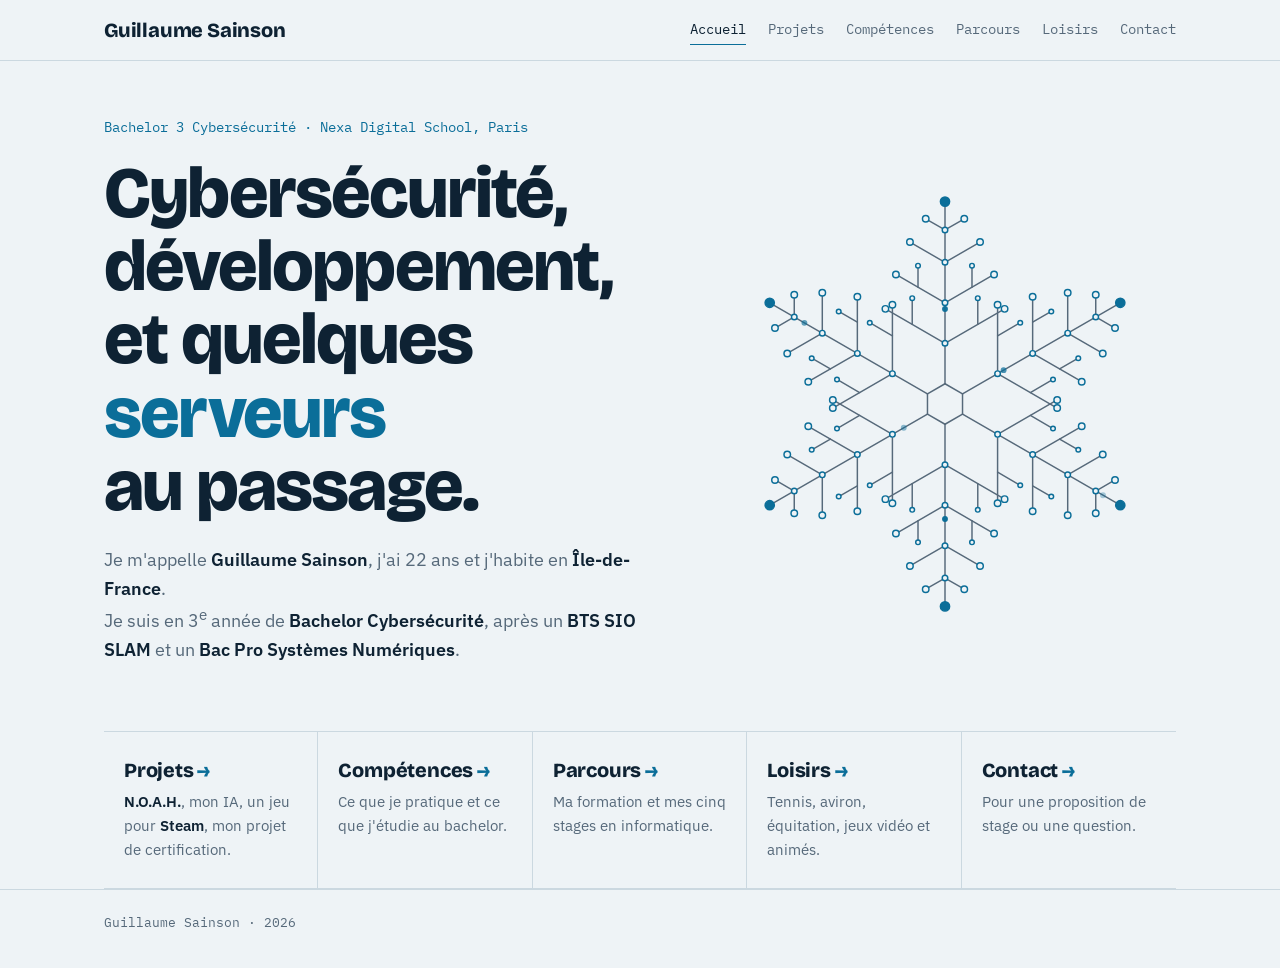
==== index.html @ bd9ae693 "ajout des pages du pprfolio" ====
<!DOCTYPE html>
<html lang="fr">
<head>
  <meta charset="UTF-8">
  <meta name="viewport" content="width=device-width, initial-scale=1">
  <title>Portfolio Guillaume Sainson</title>
  <meta name="description" content="Portfolio de Guillaume Sainson, étudiant en 3e année de Bachelor Cybersécurité à Nexa Digital School, Paris.">
  <link rel="preconnect" href="https://fonts.googleapis.com">
  <link rel="preconnect" href="https://fonts.gstatic.com" crossorigin>
  <link href="https://fonts.googleapis.com/css2?family=Bricolage+Grotesque:opsz,wght@12..96,500;12..96,800&family=IBM+Plex+Mono:wght@400;500&family=IBM+Plex+Sans:wght@400;500;600&display=swap" rel="stylesheet">
  <link rel="stylesheet" href="css/style.css">
</head>
<body>

  <!-- En-tête et menu (identiques sur toutes les pages) -->
  <header class="top">
    <div class="wrap">
      <a class="brand" href="index.html"><strong>Guillaume Sainson</strong></a>
      <nav aria-label="Pages">
        <a href="index.html" aria-current="page">Accueil</a>
        <a href="projets.html">Projets</a>
        <a href="competences.html">Compétences</a>
        <a href="parcours.html">Parcours</a>
        <a href="loisirs.html">Loisirs</a>
        <a href="contact.html">Contact</a>
      </nav>
    </div>
  </header>

  <!-- Contenu de la page -->
  <main>
  <div class="hero">
    <div class="wrap">
      <div>
        <p class="eyebrow">Bachelor 3 Cybersécurité · Nexa Digital School, Paris</p>
        <h1>Cybersécurité, développement, et quelques <em>serveurs</em> au passage.</h1>
        <p class="lead">Je m'appelle <b>Guillaume Sainson</b>, j'ai 22 ans et j'habite en <b>Île-de-France</b>.<br>Je suis en 3<sup>e</sup> année de <b>Bachelor Cybersécurité</b>, après un <b>BTS SIO SLAM</b> et un <b>Bac Pro Systèmes Numériques</b>.</p>
      </div>
      <div class="flake"><canvas id="flake" role="img" aria-label="Flocon de neige dessiné comme un schéma de réseau"></canvas></div>
    </div>
  </div>

  
    <div class="wrap">
      <nav class="doors" aria-label="Aller à une page">
        <a href="projets.html"><strong>Projets</strong><span><b>N.O.A.H.</b>, mon IA, un jeu pour <b>Steam</b>, mon projet de certification.</span></a>
        <a href="competences.html"><strong>Compétences</strong><span>Ce que je pratique et ce que j'étudie au bachelor.</span></a>
        <a href="parcours.html"><strong>Parcours</strong><span>Ma formation et mes cinq stages en informatique.</span></a>
        <a href="loisirs.html"><strong>Loisirs</strong><span>Tennis, aviron, équitation, jeux vidéo et animés.</span></a>
        <a href="contact.html"><strong>Contact</strong><span>Pour une proposition de stage ou une question.</span></a>
      </nav>
    </div>
  </main>

  <footer>
    <div class="wrap"><p>Guillaume Sainson · 2026</p></div>
  </footer>
  <script src="js/flocon.js"></script>
  <script src="js/anim.js"></script>
</body>
</html>
---- css/style.css ----
/* Portfolio de Guillaume Sainson : feuille de style commune à toutes les pages */
/* Layout : une colonne large, libellés de section en marge gauche, héros en deux colonnes
   (texte + flocon-réseau dessiné en canvas). */
:root {
  --bg: #EEF3F6;
  --surface: #FFFFFF;
  --ink: #0E2233;
  --muted: #56697A;
  --line: #CBD8E0;
  --accent: #0B6E99;
  --accent-soft: #D6EAF2;
  --font-display: "Bricolage Grotesque", "Arial Narrow", Arial, sans-serif;
  --font-body: "IBM Plex Sans", "Segoe UI", Helvetica, Arial, sans-serif;
  --font-mono: "IBM Plex Mono", ui-monospace, "SFMono-Regular", Consolas, monospace;
  color-scheme: light;
}
@media (prefers-color-scheme: dark) {
  :root:not([data-theme="light"]) {
    --bg: #081620;
    --surface: #0E212E;
    --ink: #E4F0F6;
    --muted: #8FA6B5;
    --line: #1F3A4B;
    --accent: #7FD6F2;
    --accent-soft: #12303F;
    color-scheme: dark;
  }
}
:root[data-theme="dark"] {
  --bg: #081620;
  --surface: #0E212E;
  --ink: #E4F0F6;
  --muted: #8FA6B5;
  --line: #1F3A4B;
  --accent: #7FD6F2;
  --accent-soft: #12303F;
  color-scheme: dark;
}

*, *::before, *::after { box-sizing: border-box; }
html { scroll-behavior: smooth; }
body {
  margin: 0;
  background: var(--bg);
  color: var(--ink);
  font-family: var(--font-body);
  font-size: 17px;
  line-height: 1.6;
  -webkit-font-smoothing: antialiased;
}
a { color: inherit; }
a:focus-visible, button:focus-visible {
  outline: 2px solid var(--accent);
  outline-offset: 3px;
  border-radius: 4px;
}
.wrap { max-width: 1120px; margin: 0 auto; padding: 0 24px; }

/* Barre du haut */
.top {
  position: sticky; top: 0; z-index: 10;
  background: var(--bg);
  border-bottom: 1px solid var(--line);
}
.top .wrap {
  display: flex; flex-wrap: wrap; align-items: center;
  justify-content: space-between; gap: 8px 24px;
  padding-top: 14px; padding-bottom: 14px;
}
.brand { display: flex; align-items: baseline; gap: 12px; text-decoration: none; }
.brand strong { font-family: var(--font-display); font-weight: 800; font-size: 20px; letter-spacing: -0.01em; }
.brand span { font-family: var(--font-mono); font-size: 13px; color: var(--accent); }
.top nav { display: flex; flex-wrap: wrap; gap: 4px 22px; }
.top nav a {
  font-family: var(--font-mono); font-size: 13.5px;
  text-decoration: none; color: var(--muted);
  padding: 4px 0; border-bottom: 1px solid transparent;
}
.top nav a:hover { color: var(--ink); border-bottom-color: var(--accent); }

/* Héros */
.hero { padding: 56px 0 40px; }
.hero .wrap {
  display: grid; grid-template-columns: minmax(0, 1.25fr) minmax(0, 1fr);
  gap: 32px; align-items: center;
}
.eyebrow {
  font-family: var(--font-mono); font-size: 13.5px; color: var(--accent);
  margin: 0 0 18px;
}
h1 {
  font-family: var(--font-display); font-weight: 800;
  font-size: clamp(38px, 6.2vw, 72px); line-height: 1.02;
  letter-spacing: -0.025em; margin: 0 0 22px; text-wrap: balance;
}
h1 em { font-style: normal; color: var(--accent); }
.lead { max-width: 56ch; margin: 0 0 26px; color: var(--muted); font-size: 18px; }
.lead b { color: var(--ink); font-weight: 600; }
.status {
  display: inline-flex; align-items: flex-start; gap: 12px;
  background: var(--accent-soft); border-left: 3px solid var(--accent);
  padding: 12px 16px; max-width: 56ch; font-size: 15.5px;
}
.status .dot {
  flex: none; width: 9px; height: 9px; border-radius: 50%;
  background: var(--accent); margin-top: 8px;
}
.flake { width: 100%; max-width: 440px; justify-self: center; aspect-ratio: 1; }
.flake canvas { width: 100%; height: 100%; display: block; }

/* Sections */
section.block { border-top: 1px solid var(--line); padding: 52px 0; }
section.block .wrap {
  display: grid; grid-template-columns: 200px minmax(0, 1fr); gap: 24px 40px;
}
h2 {
  font-family: var(--font-display); font-weight: 800; font-size: 28px;
  letter-spacing: -0.015em; line-height: 1.1; margin: 0; text-wrap: balance;
}
.side p { font-family: var(--font-mono); font-size: 13px; color: var(--muted); margin: 10px 0 0; }

/* Projets */
.projects { list-style: none; margin: 0; padding: 0; }
.projects li {
  display: grid; grid-template-columns: minmax(0, 1fr) auto; gap: 6px 20px;
  align-items: baseline; padding: 18px 0; border-bottom: 1px solid var(--line);
}
.projects li:first-child { padding-top: 0; }
.projects h3 { font-family: var(--font-display); font-weight: 800; font-size: 22px; margin: 0; letter-spacing: -0.01em; }
.projects p { grid-column: 1 / -1; margin: 0; color: var(--muted); max-width: 62ch; }
.projects p.tags { font-family: var(--font-mono); font-size: 13px; color: var(--accent); }
.chip {
  font-family: var(--font-mono); font-size: 12.5px; white-space: nowrap;
  padding: 3px 10px; border-radius: 999px; border: 1px solid var(--line); color: var(--muted);
}
.chip.live { border-color: var(--accent); color: var(--accent); background: var(--accent-soft); }
.chip.done { border-color: var(--ink); color: var(--ink); }

/* Compétences */
.skills { display: grid; grid-template-columns: repeat(3, minmax(0, 1fr)); gap: 28px; }
.skills h3, .path h3 {
  font-family: var(--font-mono); font-weight: 500; font-size: 13px;
  color: var(--accent); margin: 0 0 12px; text-transform: uppercase; letter-spacing: 0.06em;
}
.skills ul { list-style: none; margin: 0; padding: 0; display: grid; gap: 8px; }
.skills li { padding-bottom: 8px; border-bottom: 1px solid var(--line); }
.skills li small { display: block; color: var(--muted); font-size: 14px; }

.intro { margin: 0 0 28px; max-width: 64ch; color: var(--muted); }
.intro b { color: var(--ink); font-weight: 600; }

/* Parcours */
.path { display: grid; grid-template-columns: repeat(2, minmax(0, 1fr)); gap: 36px 40px; }
.path ol { list-style: none; margin: 0; padding: 0; display: grid; gap: 20px; }
.path time {
  display: block; font-family: var(--font-mono); font-size: 13px;
  color: var(--muted); font-variant-numeric: tabular-nums;
}
.path strong { display: block; font-weight: 600; }
.path .org { color: var(--accent); font-size: 15.5px; }
.path p { margin: 4px 0 0; color: var(--muted); font-size: 15.5px; }

/* Contact */
.contact p { margin: 0 0 14px; max-width: 60ch; }
.mail {
  display: inline-block; font-family: var(--font-display); font-weight: 800;
  font-size: clamp(20px, 3.4vw, 34px); letter-spacing: -0.01em;
  color: var(--accent); text-decoration-thickness: 2px; text-underline-offset: 6px;
  overflow-wrap: anywhere;
}
.hobbies { color: var(--muted); font-size: 15.5px; margin-top: 22px; }

footer { border-top: 1px solid var(--line); padding: 22px 0 36px; }
footer p { margin: 0; font-family: var(--font-mono); font-size: 12.5px; color: var(--muted); }

@media (max-width: 820px) {
  .hero { padding-top: 36px; }
  .hero .wrap { grid-template-columns: minmax(0, 1fr); }
  .flake { max-width: 300px; order: -1; justify-self: start; }
  section.block .wrap { grid-template-columns: minmax(0, 1fr); }
  .skills, .path { grid-template-columns: minmax(0, 1fr); }
}
@media (prefers-reduced-motion: reduce) { html { scroll-behavior: auto; } }

.top nav a[aria-current="page"] { color: var(--ink); border-bottom-color: var(--accent); }
.page > section.block:first-child, .page > .pagehead + section.block { border-top: 0; }
.pagehead { padding: 44px 0 0; }
.pagehead h1 { font-size: clamp(34px, 5vw, 56px); margin: 0 0 10px; }
.pagehead p { margin: 0; color: var(--muted); max-width: 60ch; }
section.block.flat { border-top: 0; padding-top: 32px; }

/* Accueil : liens vers les pages */
.doors { display: grid; grid-template-columns: repeat(4, minmax(0, 1fr)); gap: 0; border-top: 1px solid var(--line); }
.doors a {
  display: block; text-decoration: none; padding: 22px 20px 26px;
  border-right: 1px solid var(--line); border-bottom: 1px solid var(--line);
}
.doors a:last-child { border-right: 0; }
.doors a:hover { background: var(--accent-soft); }
.doors strong { display: block; font-family: var(--font-display); font-weight: 800; font-size: 22px; letter-spacing: -0.01em; }
.doors strong::after { content: " \2192"; color: var(--accent); }
.doors span { display: block; color: var(--muted); font-size: 15px; margin-top: 4px; }

/* Boîtes de compétences : survol = description + niveau */
h3.grp {
  font-family: var(--font-mono); font-weight: 500; font-size: 13px; color: var(--accent);
  margin: 28px 0 12px; text-transform: uppercase; letter-spacing: 0.06em;
}
h3.grp:first-of-type { margin-top: 0; }
.hint { font-family: var(--font-mono); font-size: 13px; color: var(--muted); margin: 0 0 22px; }
.tiles { list-style: none; margin: 0; padding: 0; display: grid; grid-template-columns: repeat(auto-fill, minmax(168px, 1fr)); gap: 14px; }
.tile {
  position: relative; min-height: 176px; border: 1px solid var(--line); border-radius: 10px;
  background: var(--surface); overflow: hidden; cursor: default;
}
.tile:focus-visible { outline: 2px solid var(--accent); outline-offset: 3px; }
.tile .front, .tile .back {
  position: absolute; inset: 0; display: flex; flex-direction: column; padding: 16px;
  transition: opacity .18s ease, transform .18s ease;
}
.tile .front { justify-content: space-between; }
.tile .mono { font-family: var(--font-display); font-weight: 800; font-size: 44px; line-height: 1; letter-spacing: -0.03em; color: var(--accent); }
.tile .name { font-weight: 600; }
.tile .back {
  background: var(--accent); color: var(--bg); gap: 6px; font-size: 14px; line-height: 1.4;
  opacity: 0; transform: translateY(8px);
}
.tile .back strong { font-family: var(--font-display); font-weight: 800; font-size: 17px; }
.tile:hover .back, .tile:focus .back, .tile:focus-within .back { opacity: 1; transform: none; }
.tile:hover .front, .tile:focus .front { opacity: 0; }
.lvl { display: flex; align-items: center; gap: 5px; margin-top: auto; }
.lvl i { width: 11px; height: 11px; border-radius: 50%; border: 1.5px solid var(--bg); }
.lvl i.on { background: var(--bg); }
.lvl b { font-family: var(--font-mono); font-weight: 500; font-size: 12.5px; margin-left: 6px; }

@media (max-width: 820px) {
  .doors { grid-template-columns: repeat(2, minmax(0, 1fr)); }
  .doors a:nth-child(2n) { border-right: 0; }
}
@media (prefers-reduced-motion: reduce) { .tile .front, .tile .back { transition: none; } }

/* Icônes : l'image s'affiche si le fichier existe, sinon les lettres restent */
.brand { align-items: center; }
.brand .logo { width: 30px; height: 30px; border-radius: 8px; display: block; }
.ico { display: flex; align-items: center; gap: 8px; height: 60px; }
.ico img { height: 56px; width: 56px; object-fit: contain; background: #fff; border-radius: 10px; padding: 6px; border: 1px solid var(--line); }
.ico img ~ .mono { display: none; }
.projects li { grid-template-columns: 56px minmax(0, 1fr) auto; column-gap: 18px; }
.projects .pico {
  grid-row: 1 / span 4; align-self: start; position: relative; width: 56px; height: 56px; border-radius: 12px;
  background: var(--accent-soft); border: 1px solid var(--line); overflow: hidden;
  display: flex; align-items: center; justify-content: center;
  font-family: var(--font-display); font-weight: 800; font-size: 26px; color: var(--accent);
}
.projects .pico img { position: absolute; inset: 0; width: 100%; height: 100%; object-fit: contain; background: #fff; padding: 6px; }
.projects p { grid-column: 2 / -1; }
@media (max-width: 520px) {
  .projects li { grid-template-columns: 44px minmax(0, 1fr); }
  .projects .pico { width: 44px; height: 44px; font-size: 20px; grid-row: 1; }
  .projects .chip { grid-column: 2; justify-self: start; }
  .projects p { grid-column: 1 / -1; }
}

.ico img { width: auto; min-width: 56px; max-width: 132px; }
.tile { min-height: 196px; }
.tile .back { font-size: 13.5px; }
.tile .back b { font-weight: 600; }
.doors { grid-template-columns: repeat(5, minmax(0, 1fr)); }
.doors strong { font-size: 20px; }
@media (max-width: 980px) { .doors { grid-template-columns: repeat(2, minmax(0, 1fr)); } .doors a:nth-child(2n) { border-right: 0; } }

/* Logos plus grands : ils remplissent la boîte */
.tile { min-height: 204px; }
.tile .front { justify-content: flex-start; gap: 10px; }
.ico { flex: 1; height: auto; min-height: 0; justify-content: center; gap: 10px; }
.ico img { height: 116px; width: auto; min-width: 0; max-width: 100%; padding: 8px; border: 0; border-radius: 12px; }
.ico img:not(:only-of-type) { height: 78px; max-width: 48%; }
.tile .mono { font-size: 64px; }
.tile .name { text-align: center; }

.links { list-style: none; margin: 28px 0 0; padding: 0; display: flex; flex-wrap: wrap; gap: 14px; }
.links a {
  display: flex; align-items: center; gap: 14px; text-decoration: none;
  padding: 12px 18px 12px 12px; border: 1px solid var(--line); border-radius: 12px; background: var(--surface);
}
.links a:hover { border-color: var(--accent); }
.links img { width: 44px; height: 44px; object-fit: contain; background: #fff; border-radius: 50%; }
.links strong { display: block; font-family: var(--font-display); font-weight: 800; font-size: 18px; }
.links small { display: block; color: var(--muted); font-size: 14px; }

h4.sub { font-family: var(--font-body); font-weight: 600; font-size: 16px; margin: 20px 0 10px; color: var(--ink); }
h3.grp + h4.sub { margin-top: 0; }

p b, .doors b { font-weight: 600; color: var(--ink); }
.tile .back b { color: inherit; }

b.big { font-size: 1.12em; }
.projects p.tags b { font-weight: 600; color: var(--accent); }

h3.pgrp { font-size: 14px; margin: 40px 0 16px; padding-bottom: 8px; border-bottom: 2px solid var(--accent); }
h3.pgrp:first-child { margin-top: 0; }
.projects li:last-child { border-bottom: 0; }

.tile-link { padding: 0; }
.tile-link > a { position: absolute; inset: 0; display: block; text-decoration: none; color: inherit; border-radius: inherit; }
.tile-link:hover { border-color: var(--accent); }
.tile-link:focus-within { outline: 2px solid var(--accent); outline-offset: 3px; }
.tile .cta { display: block; margin-top: 6px; font-family: var(--font-mono); font-size: 12px; font-weight: 500; }

/* Micro-animations (ajoutées par js/anim.js, sans JS tout reste visible) */
.anim .reveal { opacity: 0; transform: translateY(16px); }
.anim .reveal.in { opacity: 1; transform: none; transition: opacity .55s ease, transform .55s cubic-bezier(.2,.7,.2,1); }
.top { transition: box-shadow .25s ease; }
.top.scrolled { box-shadow: 0 1px 0 var(--line), 0 10px 26px rgba(11,34,51,.06); }
.tile { transition: transform .2s cubic-bezier(.2,.7,.2,1), box-shadow .2s ease, border-color .2s ease; will-change: transform; }
.tile:hover { transform: translateY(-5px); box-shadow: 0 14px 30px rgba(11,34,51,.1); }
.projects li, .links a, .doors a { transition: transform .2s cubic-bezier(.2,.7,.2,1); }
.links a:hover { transform: translateY(-3px); }
.mail { transition: color .2s ease; }
.anim .lvl i.on { transform: scale(0); }
.anim .reveal.in .lvl i.on { animation: pop .4s cubic-bezier(.2,1.4,.4,1) forwards; }
@keyframes pop { to { transform: scale(1); } }
@media (prefers-reduced-motion: reduce) {
  .anim .reveal, .anim .reveal.in { opacity: 1; transform: none; transition: none; }
  .tile:hover, .links a:hover { transform: none; }
  .anim .lvl i.on { transform: none; }
  .anim .reveal.in .lvl i.on { animation: none; }
}

/* « En savoir plus » des projets */
.projects details.more { grid-column: 2 / -1; margin-top: 6px; }
.more summary {
  display: inline-flex; align-items: center; gap: 8px; cursor: pointer; list-style: none;
  font-family: var(--font-mono); font-size: 13.5px; color: var(--accent);
  padding: 7px 14px; border: 1px solid var(--accent); border-radius: 999px; background: var(--accent-soft);
  transition: background .2s ease, color .2s ease;
}
.more summary::-webkit-details-marker { display: none; }
.more summary::after { content: "+"; font-size: 16px; line-height: 1; transition: transform .25s ease; }
.more[open] summary::after { transform: rotate(45deg); }
.more summary:hover { background: var(--accent); color: var(--bg); }
.more summary:focus-visible { outline: 2px solid var(--accent); outline-offset: 3px; }
.more-body { margin-top: 18px; padding: 22px 24px; border: 1px solid var(--line); border-radius: 14px; background: var(--surface); }
.more[open] .more-body { animation: open .35s cubic-bezier(.2,.7,.2,1); }
@keyframes open { from { opacity: 0; transform: translateY(-6px); } to { opacity: 1; transform: none; } }
.more-body h4 { font-family: var(--font-display); font-weight: 800; font-size: 19px; margin: 26px 0 10px; letter-spacing: -0.01em; }
.more-body h4:nth-of-type(1) { margin-top: 8px; }
.more-body p { margin: 0 0 8px; max-width: 70ch; }
.more-body .note { font-family: var(--font-mono); font-size: 13px; color: var(--muted); }
.kpis { display: grid; grid-template-columns: repeat(auto-fill, minmax(130px, 1fr)); gap: 10px; margin: 0; }
.kpis div { padding: 12px 14px; border-radius: 10px; background: var(--accent-soft); }
.kpis dt { font-family: var(--font-display); font-weight: 800; font-size: 24px; color: var(--accent); font-variant-numeric: tabular-nums; }
.kpis dd { margin: 2px 0 0; font-size: 13.5px; color: var(--muted); }
.vlans { list-style: none; margin: 0; padding: 0; display: grid; grid-template-columns: repeat(auto-fill, minmax(220px, 1fr)); gap: 6px 18px; }
.vlans li { padding: 6px 0; border-bottom: 1px solid var(--line); font-size: 15px; }
.vlans li { display: flex; gap: 10px; align-items: baseline; }
.vlans b { font-family: var(--font-mono); font-weight: 500; color: var(--accent); white-space: nowrap; flex: none; }
.blocs { display: grid; grid-template-columns: repeat(2, minmax(0, 1fr)); gap: 14px; }
.blocs section { padding: 16px; border: 1px solid var(--line); border-radius: 12px; }
.blocs h5 { display: flex; align-items: center; gap: 10px; margin: 0 0 8px; font-size: 16px; font-weight: 600; }
.blocs h5 span {
  display: inline-grid; place-items: center; width: 26px; height: 26px; border-radius: 50%;
  background: var(--accent); color: var(--bg); font-family: var(--font-mono); font-size: 13px;
}
.blocs p { font-size: 15px; }
.checks { margin: 0; padding-left: 20px; display: grid; gap: 6px; font-size: 15.5px; }
@media (max-width: 720px) { .blocs { grid-template-columns: minmax(0, 1fr); } .more-body { padding: 18px 16px; } }
@media (prefers-reduced-motion: reduce) { .more[open] .more-body { animation: none; } }

.steps { margin: 0; padding-left: 22px; display: grid; gap: 8px; font-size: 15.5px; }
.steps li::marker { color: var(--accent); font-family: var(--font-mono); font-weight: 500; }
.cls { width: 100%; border-collapse: collapse; font-size: 14.5px; }
.cls-wrap { overflow-x: auto; }
.cls th { text-align: left; font-family: var(--font-mono); font-weight: 500; font-size: 12.5px; color: var(--muted); text-transform: uppercase; letter-spacing: .05em; padding: 6px 10px 8px 0; border-bottom: 2px solid var(--accent); }
.cls td { padding: 9px 10px 9px 0; border-bottom: 1px solid var(--line); vertical-align: top; }
.cls td:first-child { white-space: nowrap; }
.cls td b { font-family: var(--font-mono); color: var(--accent); margin-right: 4px; }
.moscow { list-style: none; margin: 14px 0 0; padding: 0; display: grid; gap: 12px; }
.moscow li { display: grid; grid-template-columns: 150px minmax(0, 1fr) 48px; gap: 4px 12px; align-items: center; }
.moscow .lab { font-size: 14.5px; } .moscow .lab b { color: var(--accent); margin-right: 4px; }
.moscow .bar { height: 10px; border-radius: 99px; background: var(--accent-soft); position: relative; overflow: hidden; }
.moscow .bar::after { content: ""; position: absolute; inset: 0 auto 0 0; width: var(--w); background: var(--accent); border-radius: inherit; transform-origin: left; }
.more[open] .moscow .bar::after { animation: grow .8s cubic-bezier(.2,.7,.2,1) both; }
@keyframes grow { from { transform: scaleX(0); } to { transform: scaleX(1); } }
.moscow .pct { font-family: var(--font-mono); font-size: 13.5px; text-align: right; font-variant-numeric: tabular-nums; }
.moscow small { grid-column: 1 / -1; color: var(--muted); font-size: 13.5px; }
.blocs h5 .state { margin-left: auto; font-style: normal; font-family: var(--font-mono); font-size: 11.5px; font-weight: 500; color: var(--accent); border: 1px solid var(--accent); border-radius: 99px; padding: 1px 8px; }
@media (max-width: 560px) { .moscow li { grid-template-columns: 110px minmax(0,1fr) 40px; } .cls { font-size: 13.5px; } }
@media (prefers-reduced-motion: reduce) { .more[open] .moscow .bar::after { animation: none; } }

/* Les listes du bloc « En savoir plus » ne doivent pas hériter du style des cartes */
.projects .more-body li { display: list-item; grid-template-columns: none; padding: 0; border-bottom: 0; }
.projects .more-body .vlans li { display: flex; padding: 6px 0; border-bottom: 1px solid var(--line); }
.projects .more-body .moscow li { display: grid; grid-template-columns: 150px minmax(0, 1fr) 48px; }
.projects .more-body p { grid-column: auto; }
@media (max-width: 560px) { .projects .more-body .moscow li { grid-template-columns: 110px minmax(0,1fr) 40px; } }

.kpis { grid-template-columns: repeat(auto-fill, minmax(150px, 1fr)); }
.kpis dt { white-space: nowrap; font-size: 22px; }

/* Mots du lexique : bulle au survol, lien vers le lexique au clic */
a.term { position: relative; color: inherit; text-decoration: underline dotted; text-decoration-color: var(--accent); text-underline-offset: 3px; text-decoration-thickness: 1.5px; cursor: help; }
a.term:hover, a.term:focus-visible { color: var(--accent); }
a.term::after {
  content: attr(data-def); position: absolute; left: 0; bottom: calc(100% + 8px); z-index: 30;
  width: max-content; max-width: 280px; padding: 10px 12px; border-radius: 10px;
  background: var(--ink); color: var(--bg); font-family: var(--font-body); font-size: 13.5px; font-weight: 400;
  line-height: 1.45; letter-spacing: 0; text-transform: none; white-space: normal; text-align: left;
  box-shadow: 0 10px 28px rgba(0,0,0,.18); pointer-events: none;
  opacity: 0; transform: translateY(4px); transition: opacity .15s ease, transform .15s ease; visibility: hidden;
}
a.term:hover::after, a.term:focus-visible::after { opacity: 1; transform: none; visibility: visible; }
a.term.tip-right::after { left: auto; right: 0; }
a.term.tip-below::after { bottom: auto; top: calc(100% + 8px); }
.cls-wrap { overflow: visible; }
@media (max-width: 560px) { .cls-wrap { overflow-x: auto; } }
.lex { margin: 0; display: grid; grid-template-columns: repeat(2, minmax(0, 1fr)); gap: 0 32px; }
.lex div { padding: 12px 0; border-bottom: 1px solid var(--line); scroll-margin-top: 90px; border-radius: 8px; transition: background .4s ease; }
.lex dt { font-family: var(--font-display); font-weight: 800; font-size: 17px; }
.lex dd { margin: 3px 0 0; color: var(--muted); font-size: 15px; }
.lex div:target { background: var(--accent-soft); padding-left: 12px; padding-right: 12px; }
@media (max-width: 820px) { .lex { grid-template-columns: minmax(0, 1fr); } }
@media (prefers-reduced-motion: reduce) { a.term::after { transition: none; } }

a.term::after { white-space: pre-line; }
.lex dt .exp { display: block; font-family: var(--font-body); font-weight: 500; font-size: 13.5px; color: var(--accent); margin-top: 2px; }

.lex div { border-radius: 0; }
.lex div:target { border-radius: 8px; border-bottom-color: transparent; }

a.term::after { white-space: pre-line; max-width: 300px; }
.lex dt .full { display: block; font-family: var(--font-mono); font-weight: 400; font-size: 13px; color: var(--accent); margin-top: 2px; letter-spacing: 0; }
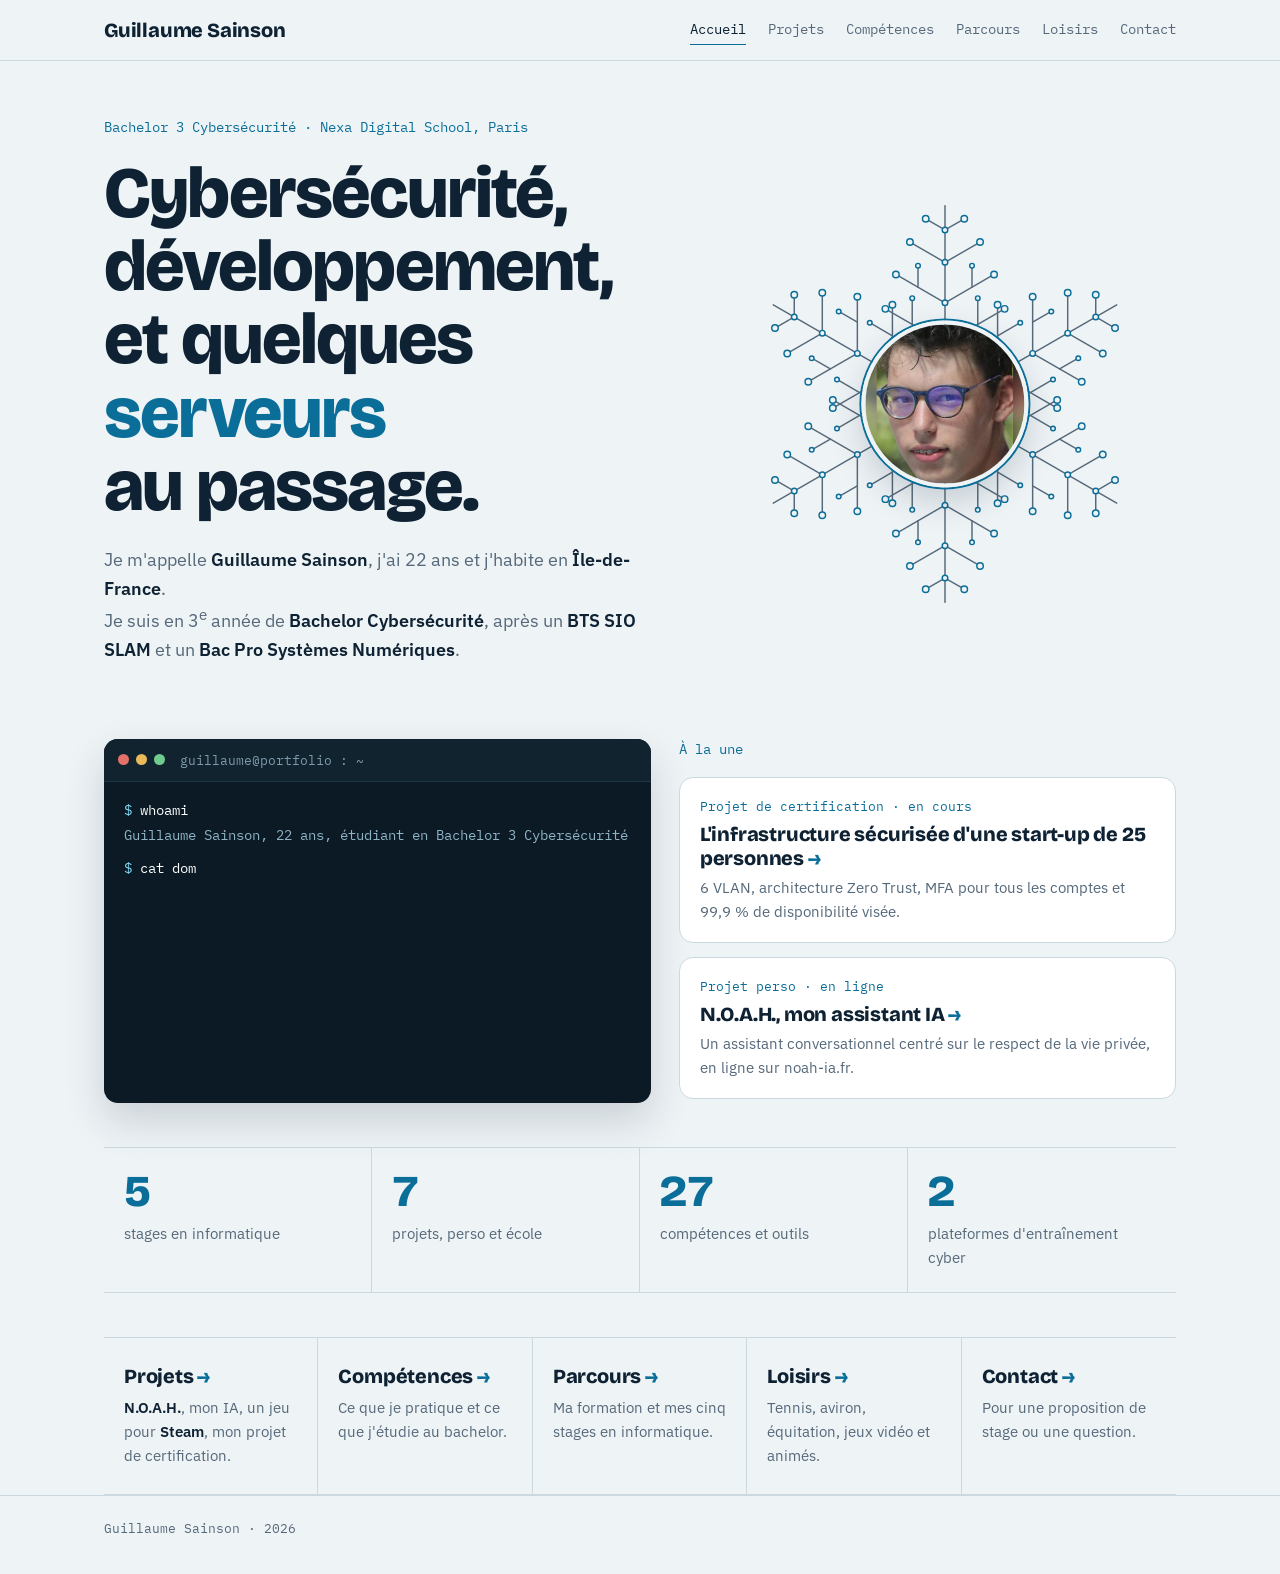
==== commit ec1bff92: "ajout de la photo + ajouts d'animation javascript" ====
--- a/index.html
+++ b/index.html
@@ -36,11 +36,60 @@
         <h1>Cybersécurité, développement, et quelques <em>serveurs</em> au passage.</h1>
         <p class="lead">Je m'appelle <b>Guillaume Sainson</b>, j'ai 22 ans et j'habite en <b>Île-de-France</b>.<br>Je suis en 3<sup>e</sup> année de <b>Bachelor Cybersécurité</b>, après un <b>BTS SIO SLAM</b> et un <b>Bac Pro Systèmes Numériques</b>.</p>
       </div>
-      <div class="flake"><canvas id="flake" role="img" aria-label="Flocon de neige dessiné comme un schéma de réseau"></canvas></div>
+      <div class="flake"><img class="avatar" src="images/profil/photo.jpg" alt="Photo de Guillaume Sainson" onerror="this.remove()"><canvas id="flake" role="img" aria-label="Flocon de neige dessiné comme un schéma de réseau"></canvas></div>
+      <dl class="idcard" aria-label="En bref">
+        <div><dt>Formation</dt><dd>Bachelor 3 Cybersécurité, Nexa Digital School</dd></div>
+        <div><dt>Domaines</dt><dd>Systèmes, réseaux et sécurité</dd></div>
+        <div><dt>Expérience</dt><dd>5 stages en informatique</dd></div>
+        <div><dt>En ce moment</dt><dd>Projet de certification</dd></div>
+        <div><dt>Lieu</dt><dd>Île-de-France</dd></div>
+      </dl>
     </div>
   </div>
 
   
+
+    <section class="home-band" aria-label="En bref">
+      <div class="wrap">
+        <div class="term" aria-label="Terminal de présentation">
+          <div class="term-bar"><i></i><i></i><i></i><span>guillaume@portfolio : ~</span></div>
+          <div class="term-body">
+            <p class="ln cmd"><span class="pr">$</span> <span class="tx">whoami</span></p>
+            <p class="ln out">Guillaume Sainson, 22 ans, étudiant en Bachelor 3 Cybersécurité</p>
+            <p class="ln cmd"><span class="pr">$</span> <span class="tx">cat domaines.txt</span></p>
+            <p class="ln out">Systèmes · Réseaux · Sécurité · Cloud</p>
+            <p class="ln cmd"><span class="pr">$</span> <span class="tx">ls projets/</span></p>
+            <p class="ln out">noah/  certification/  jeu-steam/  app-animes/</p>
+            <p class="ln cmd"><span class="pr">$</span> <span class="tx">./en-ce-moment.sh</span></p>
+            <p class="ln out">&gt; Projet de certification : sections 1 et 2 rédigées</p>
+            <p class="ln out">&gt; Entraînement sur TryHackMe et Root-Me</p>
+            <p class="ln cmd last"><span class="pr">$</span> <span class="cur" aria-hidden="true"></span></p>
+          </div>
+        </div>
+        <div class="featured">
+          <p class="eyebrow">À la une</p>
+          <a class="feat" href="projets.html#projet-certification">
+            <span class="feat-tag">Projet de certification · en cours</span>
+            <strong>L'infrastructure sécurisée d'une start-up de 25 personnes</strong>
+            <span>6 VLAN, architecture Zero Trust, MFA pour tous les comptes et 99,9 % de disponibilité visée.</span>
+          </a>
+          <a class="feat" href="projets.html#projet-noah">
+            <span class="feat-tag">Projet perso · en ligne</span>
+            <strong>N.O.A.H., mon assistant IA</strong>
+            <span>Un assistant conversationnel centré sur le respect de la vie privée, en ligne sur noah-ia.fr.</span>
+          </a>
+        </div>
+      </div>
+    </section>
+
+    <div class="wrap">
+      <dl class="stats">
+        <div><dt>5</dt><dd>stages en informatique</dd></div>
+        <div><dt>7</dt><dd>projets, perso et école</dd></div>
+        <div><dt>27</dt><dd>compétences et outils</dd></div>
+        <div><dt>2</dt><dd>plateformes d'entraînement cyber</dd></div>
+      </dl>
+    </div>
     <div class="wrap">
       <nav class="doors" aria-label="Aller à une page">
         <a href="projets.html"><strong>Projets</strong><span><b>N.O.A.H.</b>, mon IA, un jeu pour <b>Steam</b>, mon projet de certification.</span></a>
--- a/css/style.css
+++ b/css/style.css
@@ -430,3 +430,73 @@
 
 a.term::after { white-space: pre-line; max-width: 300px; }
 .lex dt .full { display: block; font-family: var(--font-mono); font-weight: 400; font-size: 13px; color: var(--accent); margin-top: 2px; letter-spacing: 0; }
+
+/* Photo de profil au centre du flocon (masquée tant que images/profil/photo.jpg n'existe pas) */
+.flake { position: relative; }
+.flake .avatar {
+  position: absolute; left: 50%; top: 50%; width: 38%; aspect-ratio: 1; transform: translate(-50%, -50%);
+  object-fit: cover; border-radius: 50%; z-index: 1;
+  border: 4px solid var(--bg); box-shadow: 0 0 0 2px var(--accent), 0 14px 34px rgba(11,34,51,.18);
+}
+
+/* Accueil : bande « En bref » (terminal + projets à la une) et chiffres clés */
+.home-band { padding: 8px 0 44px; }
+.home-band .wrap { display: grid; grid-template-columns: minmax(0, 1.1fr) minmax(0, 1fr); gap: 28px; align-items: stretch; }
+.term { background: #0B1A24; color: #CFE6F0; border-radius: 14px; overflow: hidden; box-shadow: 0 18px 40px rgba(11,34,51,.16); font-family: var(--font-mono); font-size: 14px; }
+.term-bar { display: flex; align-items: center; gap: 7px; padding: 11px 14px; background: #10232F; border-bottom: 1px solid #1C3646; }
+.term-bar i { width: 11px; height: 11px; border-radius: 50%; background: #2B4A5C; }
+.term-bar i:nth-child(1) { background: #E5706A; } .term-bar i:nth-child(2) { background: #E9B95A; } .term-bar i:nth-child(3) { background: #6FCB8E; }
+.term-bar span { margin-left: 8px; color: #7E9AAA; font-size: 12.5px; }
+.term-body { padding: 18px 20px 22px; display: grid; gap: 4px; }
+.term .ln { margin: 0; white-space: pre-wrap; line-height: 1.55; }
+.term .cmd { color: #FFFFFF; } .term .cmd + .out { margin-top: -1px; }
+.term .out { color: #8FB4C6; }
+.term .out + .cmd { margin-top: 8px; }
+.term .pr { color: #7FD6F2; }
+.term .cur { display: inline-block; width: 8px; height: 16px; background: #7FD6F2; vertical-align: -3px; animation: blink 1.05s steps(1) infinite; }
+@keyframes blink { 50% { opacity: 0; } }
+.term.typing .ln { visibility: hidden; }
+.term.typing .ln.shown { visibility: visible; }
+.featured { display: grid; gap: 14px; align-content: start; }
+.featured .eyebrow { margin: 0 0 2px; }
+.feat { display: grid; gap: 6px; padding: 18px 20px; border: 1px solid var(--line); border-radius: 14px; background: var(--surface); text-decoration: none; color: inherit;
+  transition: transform .2s cubic-bezier(.2,.7,.2,1), border-color .2s ease, box-shadow .2s ease; }
+.feat:hover { transform: translateY(-4px); border-color: var(--accent); box-shadow: 0 14px 30px rgba(11,34,51,.1); }
+.feat-tag { font-family: var(--font-mono); font-size: 12.5px; color: var(--accent); }
+.feat strong { font-family: var(--font-display); font-weight: 800; font-size: 20px; line-height: 1.2; letter-spacing: -0.01em; }
+.feat strong::after { content: " \2192"; color: var(--accent); }
+.feat > span:last-child { color: var(--muted); font-size: 15px; }
+.stats { margin: 0 0 44px; display: grid; grid-template-columns: repeat(4, minmax(0, 1fr)); gap: 0; border-top: 1px solid var(--line); border-bottom: 1px solid var(--line); }
+.stats div { padding: 22px 20px; border-right: 1px solid var(--line); }
+.stats div:last-child { border-right: 0; }
+.stats dt { font-family: var(--font-display); font-weight: 800; font-size: 44px; line-height: 1; color: var(--accent); font-variant-numeric: tabular-nums; }
+.stats dd { margin: 8px 0 0; color: var(--muted); font-size: 15px; }
+@media (max-width: 860px) {
+  .home-band .wrap { grid-template-columns: minmax(0, 1fr); }
+  .stats { grid-template-columns: repeat(2, minmax(0, 1fr)); }
+  .stats div:nth-child(2) { border-right: 0; }
+  .stats div:nth-child(-n+2) { border-bottom: 1px solid var(--line); }
+}
+@media (prefers-reduced-motion: reduce) { .term .cur { animation: none; } .feat:hover { transform: none; } }
+
+/* Fiche d'identité : visible seulement quand le flocon passe au-dessus du texte */
+.idcard { display: none; }
+@media (max-width: 820px) {
+  .hero .wrap { grid-template-columns: minmax(0, 0.9fr) minmax(0, 1.1fr); gap: 20px 28px; }
+  .hero .wrap > div:first-child { grid-column: 1 / -1; grid-row: 2; }
+  .flake { grid-column: 1; grid-row: 1; order: 0; max-width: 300px; width: 100%; justify-self: center; }
+  .idcard {
+    display: grid; gap: 0; grid-column: 2; grid-row: 1; align-self: center; margin: 0;
+    border: 1px solid var(--line); border-radius: 14px; background: var(--surface); padding: 6px 18px;
+  }
+  .idcard div { padding: 10px 0; border-bottom: 1px solid var(--line); }
+  .idcard div:last-child { border-bottom: 0; }
+  .idcard dt { font-family: var(--font-mono); font-size: 12px; color: var(--accent); text-transform: uppercase; letter-spacing: .06em; }
+  .idcard dd { margin: 2px 0 0; font-weight: 600; font-size: 15.5px; line-height: 1.35; }
+}
+@media (max-width: 480px) {
+  .hero .wrap { grid-template-columns: minmax(0, 1fr); }
+  .flake { max-width: 240px; }
+  .idcard { grid-column: 1; grid-row: 2; }
+  .hero .wrap > div:first-child { grid-row: 3; }
+}
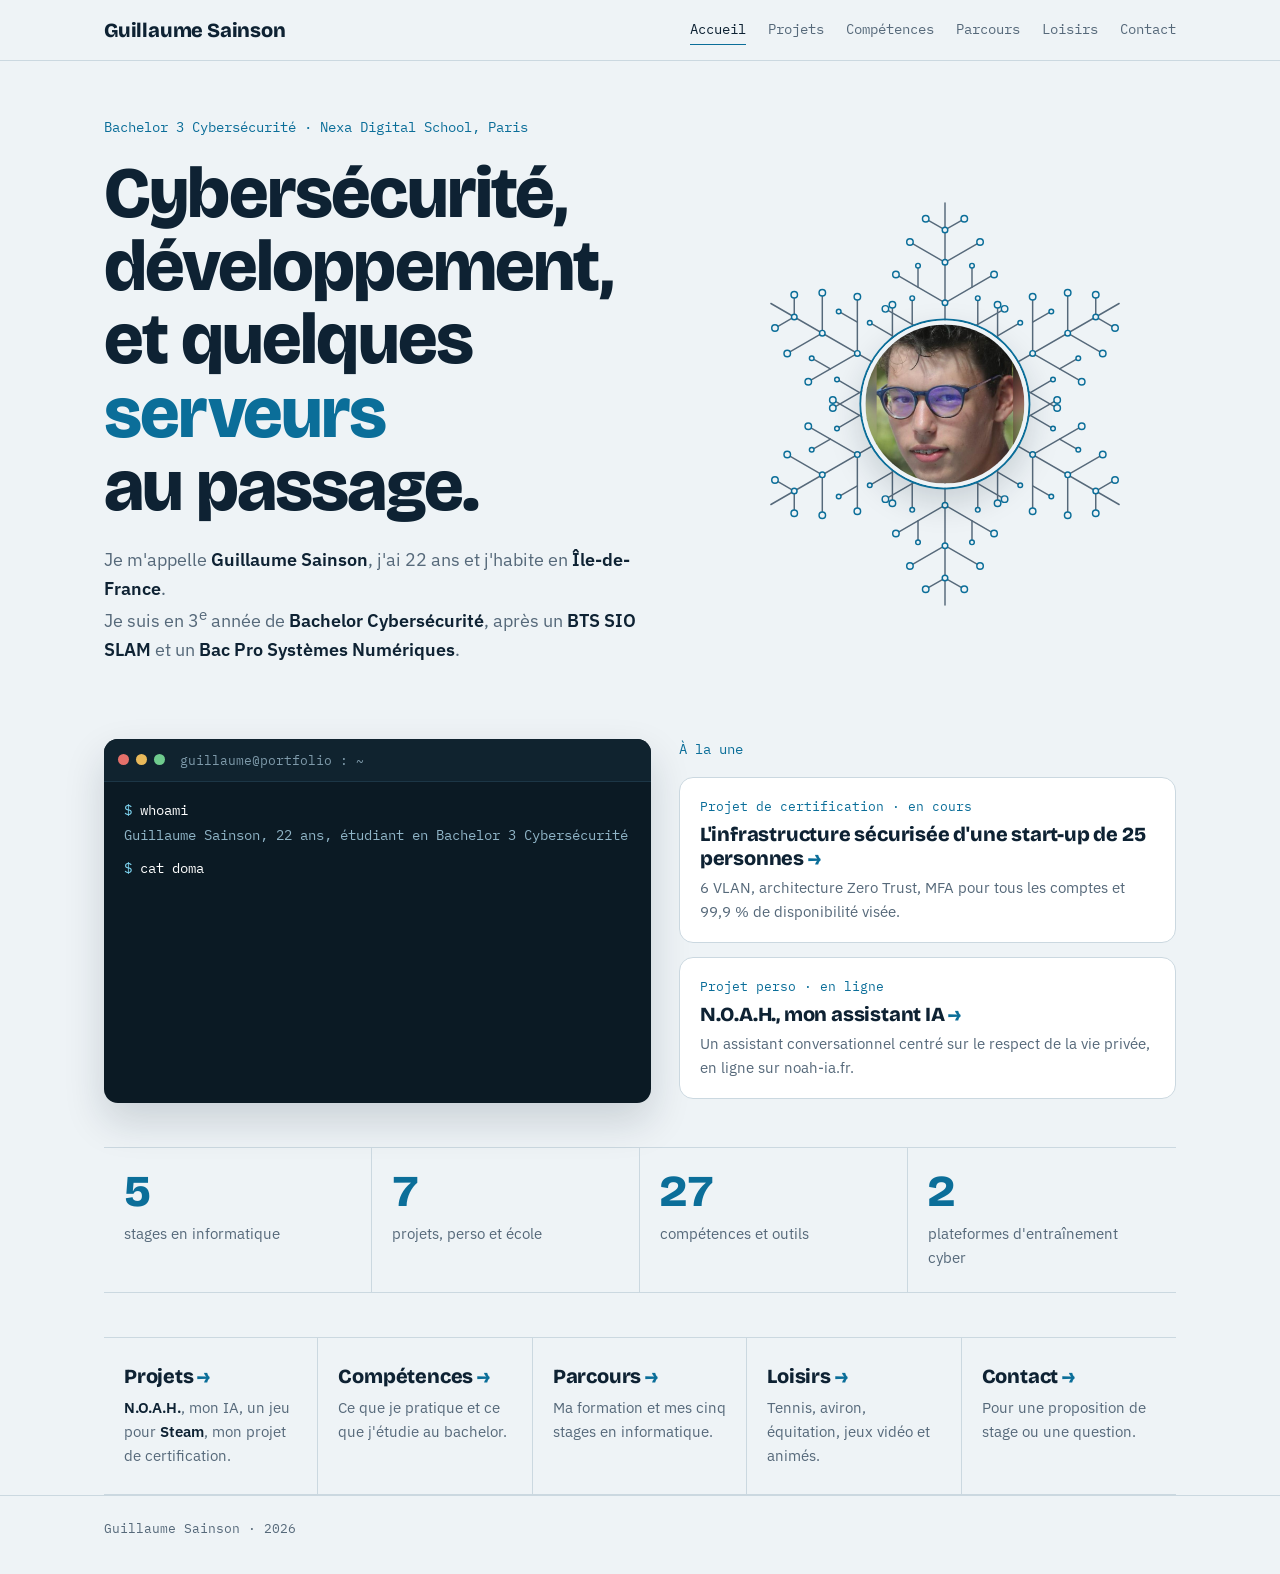
==== commit b5d6400c: "correction du css" ====
--- a/index.html
+++ b/index.html
@@ -8,7 +8,7 @@
   <link rel="preconnect" href="https://fonts.googleapis.com">
   <link rel="preconnect" href="https://fonts.gstatic.com" crossorigin>
   <link href="https://fonts.googleapis.com/css2?family=Bricolage+Grotesque:opsz,wght@12..96,500;12..96,800&family=IBM+Plex+Mono:wght@400;500&family=IBM+Plex+Sans:wght@400;500;600&display=swap" rel="stylesheet">
-  <link rel="stylesheet" href="css/style.css">
+  <link rel="stylesheet" href="css/style.css?v=202611161438">
 </head>
 <body>
 
@@ -104,7 +104,7 @@
   <footer>
     <div class="wrap"><p>Guillaume Sainson · 2026</p></div>
   </footer>
-  <script src="js/flocon.js"></script>
-  <script src="js/anim.js"></script>
+  <script src="js/flocon.js?v=202611161438"></script>
+  <script src="js/anim.js?v=202611161438"></script>
 </body>
 </html>
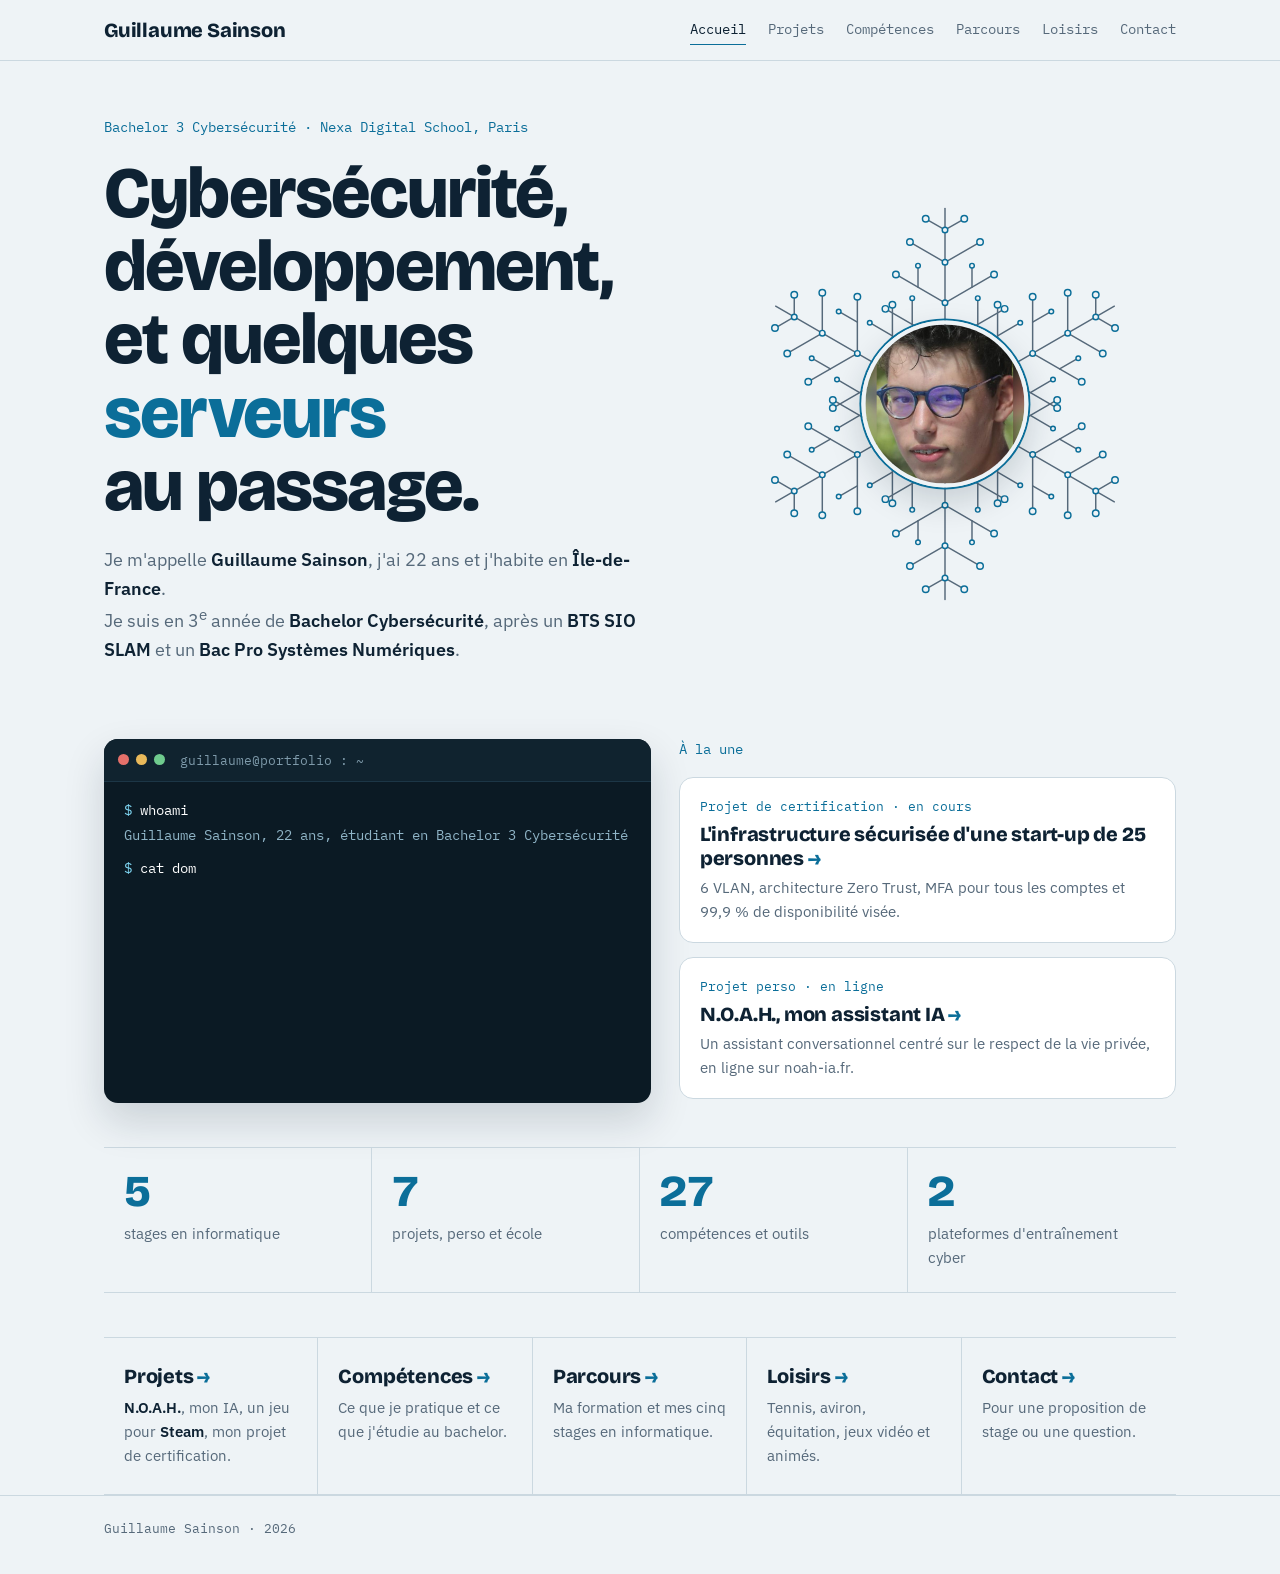
==== commit 42277ecf: "correction du fond noir pour les mots dictionnaire" ====
--- a/index.html
+++ b/index.html
@@ -8,7 +8,7 @@
   <link rel="preconnect" href="https://fonts.googleapis.com">
   <link rel="preconnect" href="https://fonts.gstatic.com" crossorigin>
   <link href="https://fonts.googleapis.com/css2?family=Bricolage+Grotesque:opsz,wght@12..96,500;12..96,800&family=IBM+Plex+Mono:wght@400;500&family=IBM+Plex+Sans:wght@400;500;600&display=swap" rel="stylesheet">
-  <link rel="stylesheet" href="css/style.css?v=202611161438">
+  <link rel="stylesheet" href="css/style.css?v=202611161442">
 </head>
 <body>
 
@@ -51,9 +51,9 @@
 
     <section class="home-band" aria-label="En bref">
       <div class="wrap">
-        <div class="term" aria-label="Terminal de présentation">
-          <div class="term-bar"><i></i><i></i><i></i><span>guillaume@portfolio : ~</span></div>
-          <div class="term-body">
+        <div class="console" aria-label="Terminal de présentation">
+          <div class="console-bar"><i></i><i></i><i></i><span>guillaume@portfolio : ~</span></div>
+          <div class="console-body">
             <p class="ln cmd"><span class="pr">$</span> <span class="tx">whoami</span></p>
             <p class="ln out">Guillaume Sainson, 22 ans, étudiant en Bachelor 3 Cybersécurité</p>
             <p class="ln cmd"><span class="pr">$</span> <span class="tx">cat domaines.txt</span></p>
@@ -104,7 +104,7 @@
   <footer>
     <div class="wrap"><p>Guillaume Sainson · 2026</p></div>
   </footer>
-  <script src="js/flocon.js?v=202611161438"></script>
-  <script src="js/anim.js?v=202611161438"></script>
+  <script src="js/flocon.js?v=202611161442"></script>
+  <script src="js/anim.js?v=202611161442"></script>
 </body>
 </html>
--- a/css/style.css
+++ b/css/style.css
@@ -442,21 +442,21 @@
 /* Accueil : bande « En bref » (terminal + projets à la une) et chiffres clés */
 .home-band { padding: 8px 0 44px; }
 .home-band .wrap { display: grid; grid-template-columns: minmax(0, 1.1fr) minmax(0, 1fr); gap: 28px; align-items: stretch; }
-.term { background: #0B1A24; color: #CFE6F0; border-radius: 14px; overflow: hidden; box-shadow: 0 18px 40px rgba(11,34,51,.16); font-family: var(--font-mono); font-size: 14px; }
-.term-bar { display: flex; align-items: center; gap: 7px; padding: 11px 14px; background: #10232F; border-bottom: 1px solid #1C3646; }
-.term-bar i { width: 11px; height: 11px; border-radius: 50%; background: #2B4A5C; }
-.term-bar i:nth-child(1) { background: #E5706A; } .term-bar i:nth-child(2) { background: #E9B95A; } .term-bar i:nth-child(3) { background: #6FCB8E; }
-.term-bar span { margin-left: 8px; color: #7E9AAA; font-size: 12.5px; }
-.term-body { padding: 18px 20px 22px; display: grid; gap: 4px; }
-.term .ln { margin: 0; white-space: pre-wrap; line-height: 1.55; }
-.term .cmd { color: #FFFFFF; } .term .cmd + .out { margin-top: -1px; }
-.term .out { color: #8FB4C6; }
-.term .out + .cmd { margin-top: 8px; }
-.term .pr { color: #7FD6F2; }
-.term .cur { display: inline-block; width: 8px; height: 16px; background: #7FD6F2; vertical-align: -3px; animation: blink 1.05s steps(1) infinite; }
+.console { background: #0B1A24; color: #CFE6F0; border-radius: 14px; overflow: hidden; box-shadow: 0 18px 40px rgba(11,34,51,.16); font-family: var(--font-mono); font-size: 14px; }
+.console-bar { display: flex; align-items: center; gap: 7px; padding: 11px 14px; background: #10232F; border-bottom: 1px solid #1C3646; }
+.console-bar i { width: 11px; height: 11px; border-radius: 50%; background: #2B4A5C; }
+.console-bar i:nth-child(1) { background: #E5706A; } .console-bar i:nth-child(2) { background: #E9B95A; } .console-bar i:nth-child(3) { background: #6FCB8E; }
+.console-bar span { margin-left: 8px; color: #7E9AAA; font-size: 12.5px; }
+.console-body { padding: 18px 20px 22px; display: grid; gap: 4px; }
+.console .ln { margin: 0; white-space: pre-wrap; line-height: 1.55; }
+.console .cmd { color: #FFFFFF; } .console .cmd + .out { margin-top: -1px; }
+.console .out { color: #8FB4C6; }
+.console .out + .cmd { margin-top: 8px; }
+.console .pr { color: #7FD6F2; }
+.console .cur { display: inline-block; width: 8px; height: 16px; background: #7FD6F2; vertical-align: -3px; animation: blink 1.05s steps(1) infinite; }
 @keyframes blink { 50% { opacity: 0; } }
-.term.typing .ln { visibility: hidden; }
-.term.typing .ln.shown { visibility: visible; }
+.console.typing .ln { visibility: hidden; }
+.console.typing .ln.shown { visibility: visible; }
 .featured { display: grid; gap: 14px; align-content: start; }
 .featured .eyebrow { margin: 0 0 2px; }
 .feat { display: grid; gap: 6px; padding: 18px 20px; border: 1px solid var(--line); border-radius: 14px; background: var(--surface); text-decoration: none; color: inherit;
@@ -477,7 +477,7 @@
   .stats div:nth-child(2) { border-right: 0; }
   .stats div:nth-child(-n+2) { border-bottom: 1px solid var(--line); }
 }
-@media (prefers-reduced-motion: reduce) { .term .cur { animation: none; } .feat:hover { transform: none; } }
+@media (prefers-reduced-motion: reduce) { .console .cur { animation: none; } .feat:hover { transform: none; } }
 
 /* Fiche d'identité : visible seulement quand le flocon passe au-dessus du texte */
 .idcard { display: none; }
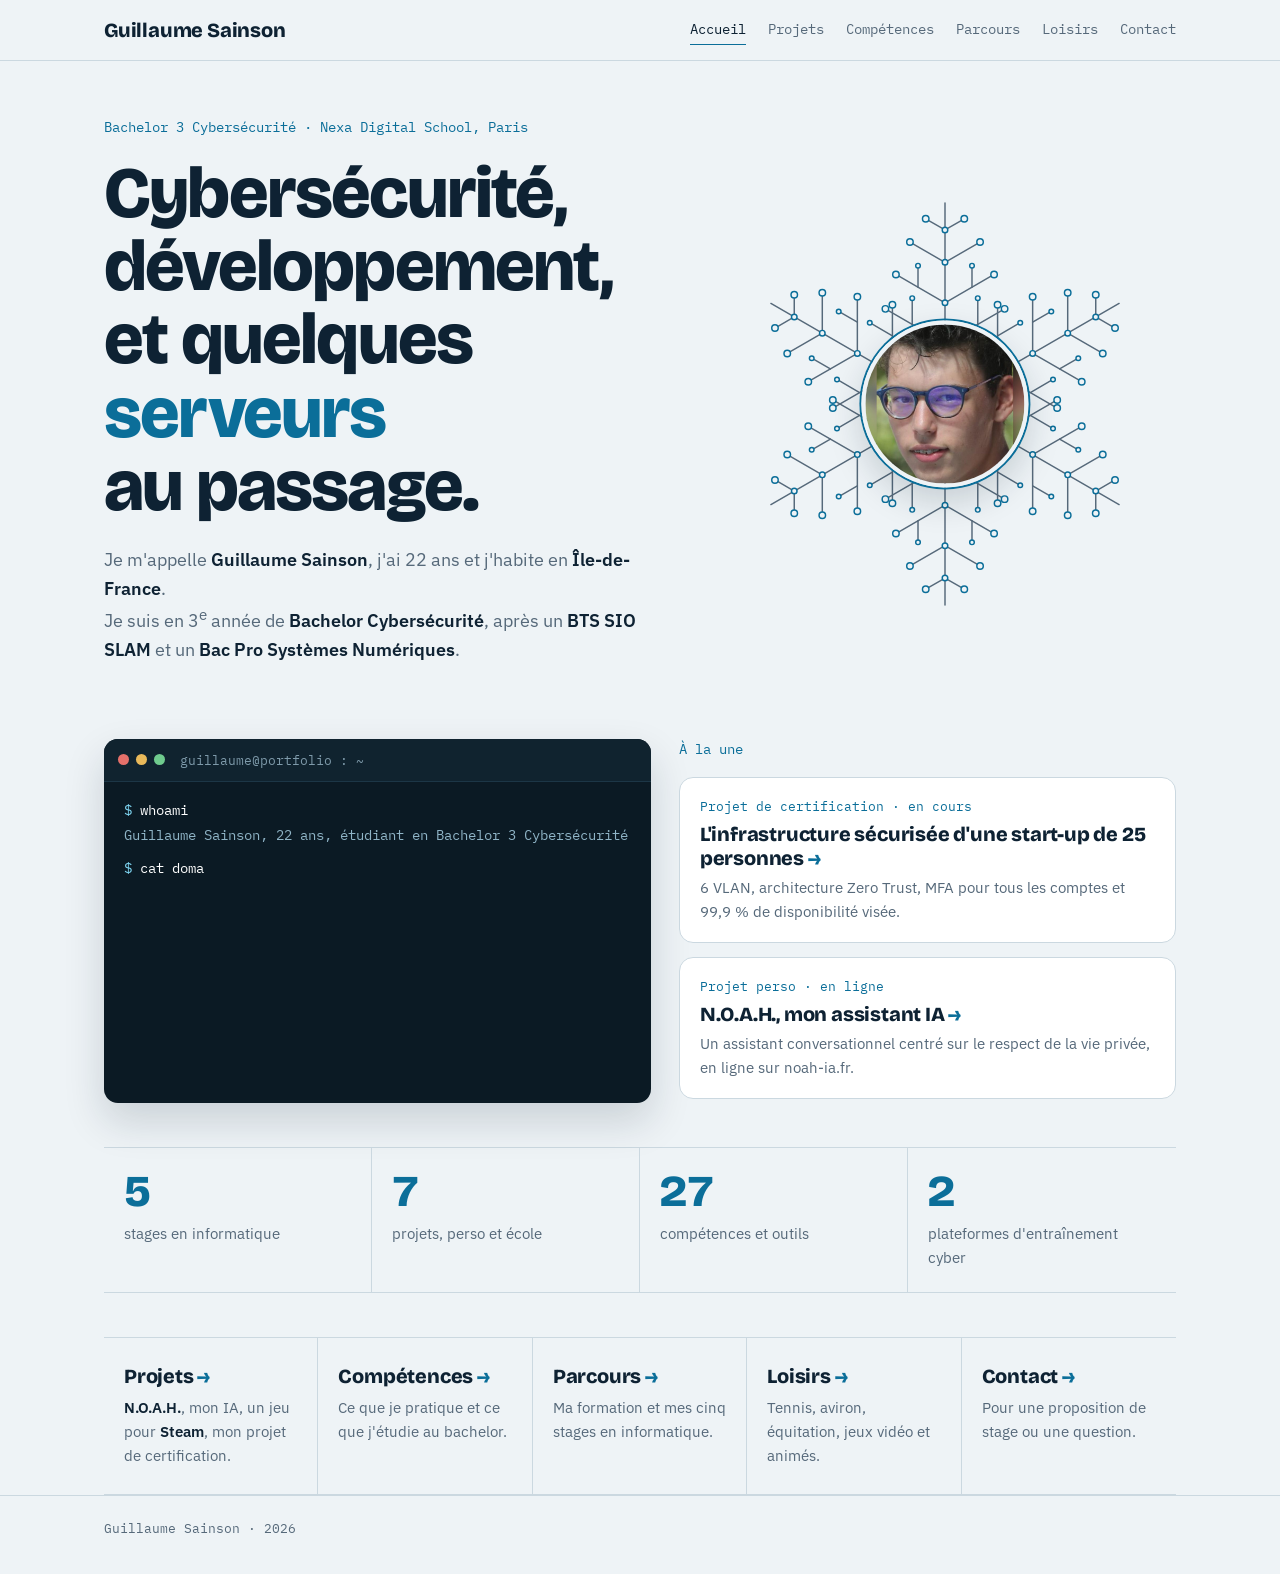
==== commit f8423b10: "modif bufget projet école" ====
--- a/index.html
+++ b/index.html
@@ -8,7 +8,7 @@
   <link rel="preconnect" href="https://fonts.googleapis.com">
   <link rel="preconnect" href="https://fonts.gstatic.com" crossorigin>
   <link href="https://fonts.googleapis.com/css2?family=Bricolage+Grotesque:opsz,wght@12..96,500;12..96,800&family=IBM+Plex+Mono:wght@400;500&family=IBM+Plex+Sans:wght@400;500;600&display=swap" rel="stylesheet">
-  <link rel="stylesheet" href="css/style.css?v=202611161442">
+  <link rel="stylesheet" href="css/style.css?v=202611170826">
 </head>
 <body>
 
@@ -104,7 +104,7 @@
   <footer>
     <div class="wrap"><p>Guillaume Sainson · 2026</p></div>
   </footer>
-  <script src="js/flocon.js?v=202611161442"></script>
-  <script src="js/anim.js?v=202611161442"></script>
+  <script src="js/flocon.js?v=202611170826"></script>
+  <script src="js/anim.js?v=202611170826"></script>
 </body>
 </html>
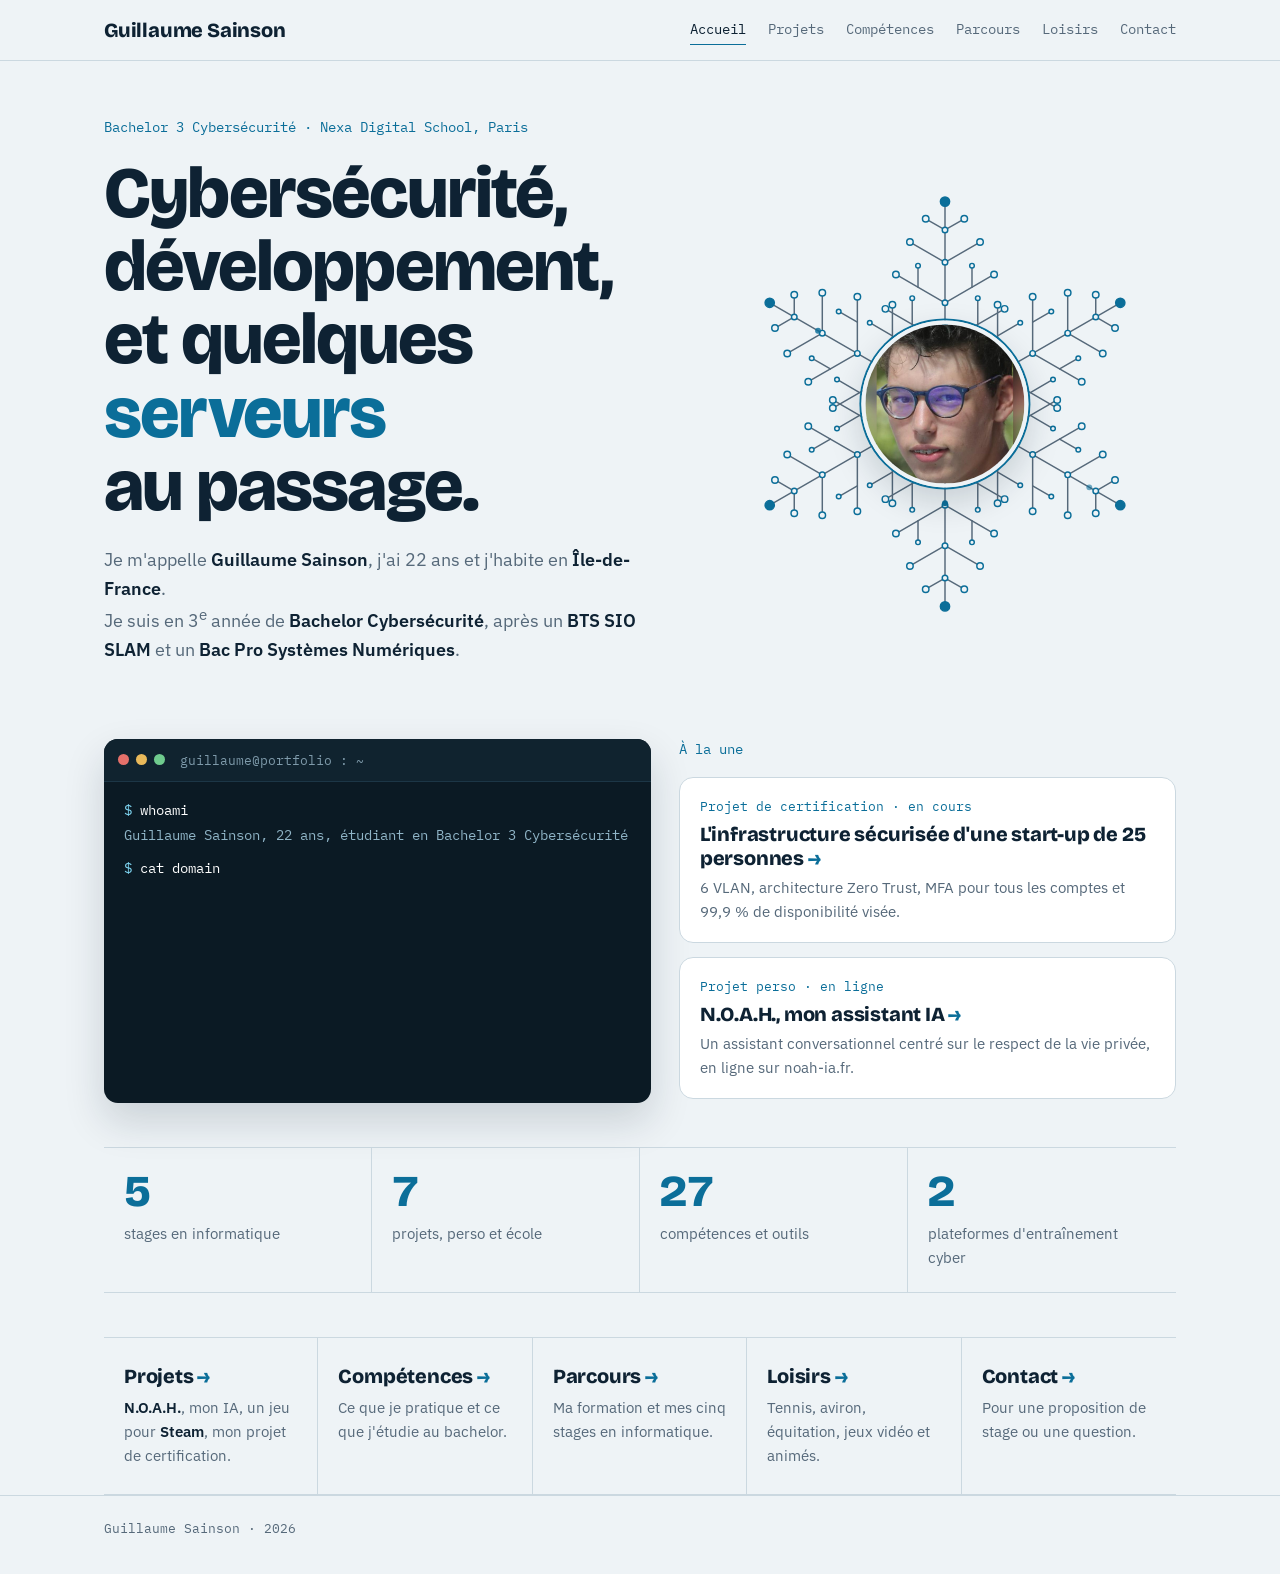
==== commit 8eb74ef5: "lexique retirer" ====
--- a/index.html
+++ b/index.html
@@ -8,7 +8,7 @@
   <link rel="preconnect" href="https://fonts.googleapis.com">
   <link rel="preconnect" href="https://fonts.gstatic.com" crossorigin>
   <link href="https://fonts.googleapis.com/css2?family=Bricolage+Grotesque:opsz,wght@12..96,500;12..96,800&family=IBM+Plex+Mono:wght@400;500&family=IBM+Plex+Sans:wght@400;500;600&display=swap" rel="stylesheet">
-  <link rel="stylesheet" href="css/style.css?v=202611170826">
+  <link rel="stylesheet" href="css/style.css?v=202611180905">
 </head>
 <body>
 
@@ -104,7 +104,7 @@
   <footer>
     <div class="wrap"><p>Guillaume Sainson · 2026</p></div>
   </footer>
-  <script src="js/flocon.js?v=202611170826"></script>
-  <script src="js/anim.js?v=202611170826"></script>
+  <script src="js/flocon.js?v=202611180905"></script>
+  <script src="js/anim.js?v=202611180905"></script>
 </body>
 </html>
--- a/css/style.css
+++ b/css/style.css
@@ -398,7 +398,7 @@
 .kpis { grid-template-columns: repeat(auto-fill, minmax(150px, 1fr)); }
 .kpis dt { white-space: nowrap; font-size: 22px; }
 
-/* Mots du lexique : bulle au survol, lien vers le lexique au clic */
+/* Mots techniques : bulle de définition au survol */
 a.term { position: relative; color: inherit; text-decoration: underline dotted; text-decoration-color: var(--accent); text-underline-offset: 3px; text-decoration-thickness: 1.5px; cursor: help; }
 a.term:hover, a.term:focus-visible { color: var(--accent); }
 a.term::after {
